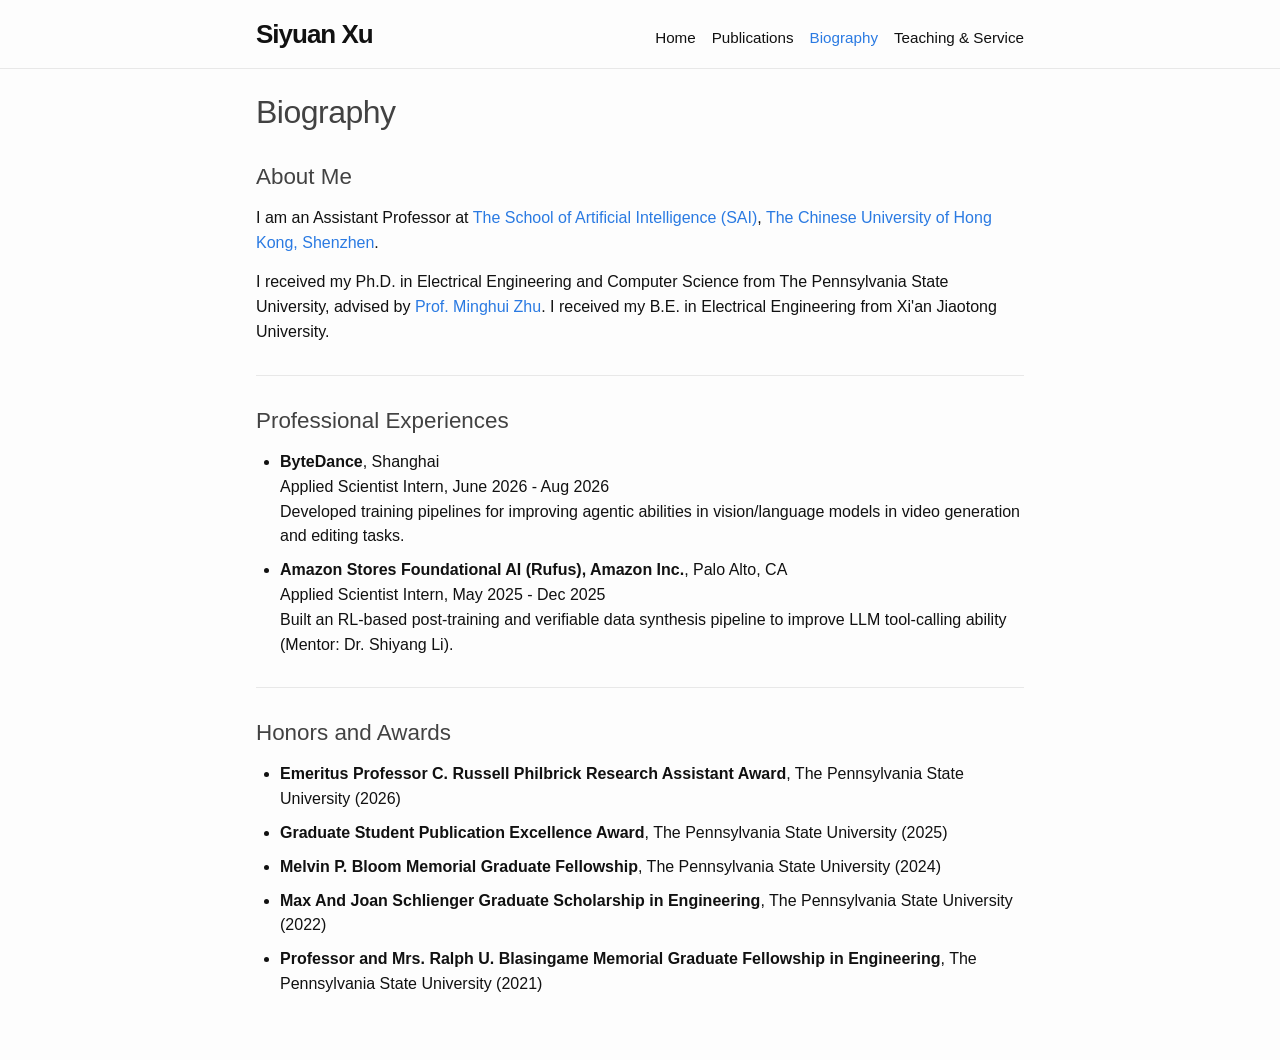
==== biography.html @ b7942178 "Add biography and teaching pages" ====
<!DOCTYPE html>
<html lang="en">
<head>
  <meta charset="UTF-8">
  <meta name="viewport" content="width=device-width, initial-scale=1.0">
  <meta name="description" content="Biography of Siyuan Xu.">
  <link rel="stylesheet" href="jemdoc.css">
  <title>Biography | Siyuan Xu</title>
</head>
<body>
  <header class="site-header">
    <div class="wrapper">
      <a class="site-title" href="index.html"><span class="accent-blue">S</span>iyuan <span class="accent-orange">X</span>u</a>
      <nav class="site-nav" aria-label="Main navigation">
        <a href="index.html">Home</a>
        <a href="publications.html">Publications</a>
        <a class="current" href="biography.html">Biography</a>
        <a href="teaching-service.html">Teaching &amp; Service</a>
      </nav>
    </div>
  </header>

  <main class="page-content">
    <div class="wrapper">
      <h1>Biography</h1>

      <h2>About Me</h2>
      <p>I am an Assistant Professor at <a href="https://sai.cuhk.edu.cn/en">The School of Artificial Intelligence (SAI)</a>, <a href="https://www.cuhk.edu.cn/en">The Chinese University of Hong Kong, Shenzhen</a>.</p>
      <p>I received my Ph.D. in Electrical Engineering and Computer Science from The Pennsylvania State University, advised by <a href="https://sites.psu.edu/multiagent/">Prof. Minghui Zhu</a>. I received my B.E. in Electrical Engineering from Xi'an Jiaotong University.</p>

      <hr>

      <h2>Professional Experiences</h2>
      <ul class="experience-list">
        <li><strong>ByteDance</strong>, Shanghai<br>
        Applied Scientist Intern, June 2026 - Aug 2026<br>
        Developed training pipelines for improving agentic abilities in vision/language models in video generation and editing tasks.</li>
        <li><strong>Amazon Stores Foundational AI (Rufus), Amazon Inc.</strong>, Palo Alto, CA<br>
        Applied Scientist Intern, May 2025 - Dec 2025<br>
        Built an RL-based post-training and verifiable data synthesis pipeline to improve LLM tool-calling ability (Mentor: Dr. Shiyang Li).</li>
      </ul>

      <hr>

      <h2>Honors and Awards</h2>
      <ul class="detail-list">
        <li><strong>Emeritus Professor C. Russell Philbrick Research Assistant Award</strong>, The Pennsylvania State University (2026)</li>
        <li><strong>Graduate Student Publication Excellence Award</strong>, The Pennsylvania State University (2025)</li>
        <li><strong>Melvin P. Bloom Memorial Graduate Fellowship</strong>, The Pennsylvania State University (2024)</li>
        <li><strong>Max And Joan Schlienger Graduate Scholarship in Engineering</strong>, The Pennsylvania State University (2022)</li>
        <li><strong>Professor and Mrs. Ralph U. Blasingame Memorial Graduate Fellowship in Engineering</strong>, The Pennsylvania State University (2021)</li>
      </ul>
    </div>
  </main>
</body>
</html>
---- jemdoc.css ----
:root {
  --color-text: #111111;
  --color-text-secondary: #828282;
  --color-background: #fdfdfd;
  --color-border: #e8e8e8;
  --color-link: #2a7ae2;
  --color-link-visited: #1756a9;
  --color-heading: #424242;
  --color-button-bg: #f3f3f3;
  --color-button-text: #111111;
}

* {
  box-sizing: border-box;
}

html {
  scroll-behavior: smooth;
}

body {
  margin: 0;
  min-height: 100vh;
  color: var(--color-text);
  background: var(--color-background);
  font: 400 16px/1.55 -apple-system, BlinkMacSystemFont, "Segoe UI", "Segoe UI Symbol", "Segoe UI Emoji", "Apple Color Emoji", Roboto, Helvetica, Arial, sans-serif;
  -webkit-font-smoothing: antialiased;
  overflow-wrap: break-word;
}

a {
  color: var(--color-link);
  text-decoration: none;
}

a:visited {
  color: var(--color-link-visited);
}

a:hover {
  text-decoration: underline;
}

.wrapper {
  width: 100%;
  max-width: 800px;
  margin: 0 auto;
  padding: 0 16px;
}

.site-header {
  margin-bottom: 24px;
  padding: 14px 0;
  border-bottom: 1px solid var(--color-border);
}

.site-header .wrapper {
  display: flex;
  align-items: baseline;
  justify-content: space-between;
  gap: 12px;
}

.site-title {
  color: #111111;
  font-size: 1.625rem;
  font-weight: 600;
  letter-spacing: -1px;
}

.site-title:visited {
  color: #111111;
}

.site-title:hover {
  text-decoration: none;
}

.site-title .accent-blue {
  color: #111111;
}

.site-title .accent-orange {
  color: #111111;
}

.site-nav {
  display: flex;
  flex-wrap: wrap;
  justify-content: flex-end;
  gap: 16px;
  font-size: 0.95rem;
}

.site-nav a,
.site-nav a:visited {
  color: var(--color-text);
}

.site-nav a.current {
  color: var(--color-link);
}

.page-content {
  padding-bottom: 48px;
}

h1,
h2,
h3,
p,
ul,
ol {
  margin-top: 0;
  margin-bottom: 15px;
}

h1,
h2,
h3 {
  color: var(--color-heading);
  font-weight: 400;
}

hr {
  margin: 30px 0;
  border: 0;
  border-top: 1px solid var(--color-border);
}

hr + h2 {
  margin-top: 0;
}

h1 {
  font-size: 2rem;
  line-height: 1.2;
  letter-spacing: -0.5px;
}

h2 {
  margin-top: 30px;
  font-size: 1.4rem;
  line-height: 1.3;
}

ul,
ol {
  margin-left: 24px;
  padding: 0;
}

li {
  margin-bottom: 4px;
}

.profile-block {
  display: flex;
  align-items: center;
  gap: 22px;
}

.profile-photo {
  flex: 0 0 180px;
  width: 180px;
  height: auto;
  margin: 0;
  border-radius: 4px;
}

.profile-details {
  margin: 0;
}

.experience-list li,
.detail-list li {
  margin-bottom: 9px;
}

.publication-intro {
  margin-bottom: 24px;
}

.year-section {
  margin-bottom: 18px;
}

.year-toggle {
  display: inline-flex;
  align-items: center;
  gap: 6px;
  padding: 0;
  color: var(--color-heading);
  background: none;
  border: 0;
  cursor: pointer;
  font-family: inherit;
  font-size: 1.15rem;
  font-weight: 500;
  line-height: 1.4;
}

.year-toggle .arrow {
  display: inline-block;
  font-size: 0.85em;
  transition: transform 0.2s ease;
}

.year-toggle.collapsed .arrow {
  transform: rotate(-90deg);
}

.year-content {
  margin: 8px 0 0 18px;
}

.year-content ul {
  margin-left: 18px;
  list-style: disc;
}

.year-content li {
  margin-bottom: 14px;
}

.paper-title {
  font-weight: 600;
}

.paper-meta {
  color: var(--color-text-secondary);
}

.paper-actions {
  display: flex;
  flex-wrap: wrap;
  gap: 6px;
  margin-top: 4px;
}

.btn,
.btn:visited {
  display: inline-block;
  padding: 3px 10px;
  color: var(--color-button-text);
  background: var(--color-button-bg);
  border: 1px solid var(--color-button-text);
  border-radius: 5px;
  font-size: 12px;
  font-weight: 500;
  line-height: 1.4;
  transition: color 0.15s, background-color 0.15s;
}

.btn:hover {
  color: #ffffff;
  background: #111111;
  text-decoration: none;
}

@media (max-width: 600px) {
  .site-header .wrapper {
    align-items: flex-start;
    flex-direction: column;
  }

  .site-title {
    font-size: 1.45rem;
  }

  .site-nav {
    justify-content: flex-start;
    gap: 10px;
  }

  h1 {
    font-size: 1.7rem;
  }

  h2 {
    font-size: 1.2rem;
  }

  .profile-photo {
    flex: none;
    width: 160px;
  }

  .profile-block {
    flex-direction: column;
    align-items: flex-start;
    gap: 12px;
  }

  .year-content {
    margin-left: 4px;
  }
}

@media print {
  .site-nav,
  .year-toggle .arrow {
    display: none;
  }

  .year-content {
    display: block !important;
  }
}
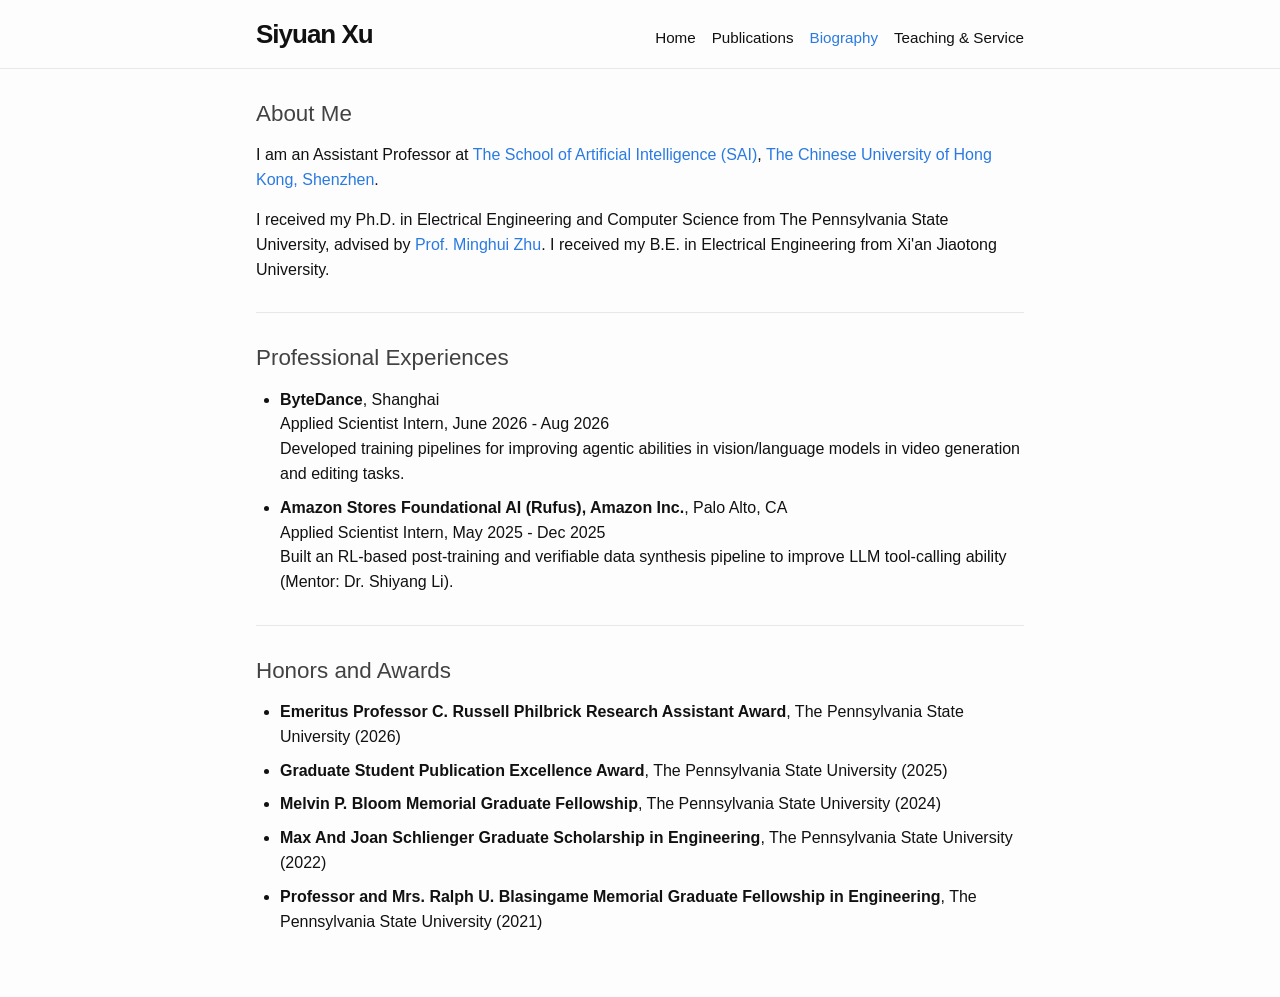
==== commit 8247b602: "Update contact and teaching information" ====
--- a/biography.html
+++ b/biography.html
@@ -22,8 +22,6 @@
 
   <main class="page-content">
     <div class="wrapper">
-      <h1>Biography</h1>
-
       <h2>About Me</h2>
       <p>I am an Assistant Professor at <a href="https://sai.cuhk.edu.cn/en">The School of Artificial Intelligence (SAI)</a>, <a href="https://www.cuhk.edu.cn/en">The Chinese University of Hong Kong, Shenzhen</a>.</p>
       <p>I received my Ph.D. in Electrical Engineering and Computer Science from The Pennsylvania State University, advised by <a href="https://sites.psu.edu/multiagent/">Prof. Minghui Zhu</a>. I received my B.E. in Electrical Engineering from Xi'an Jiaotong University.</p>
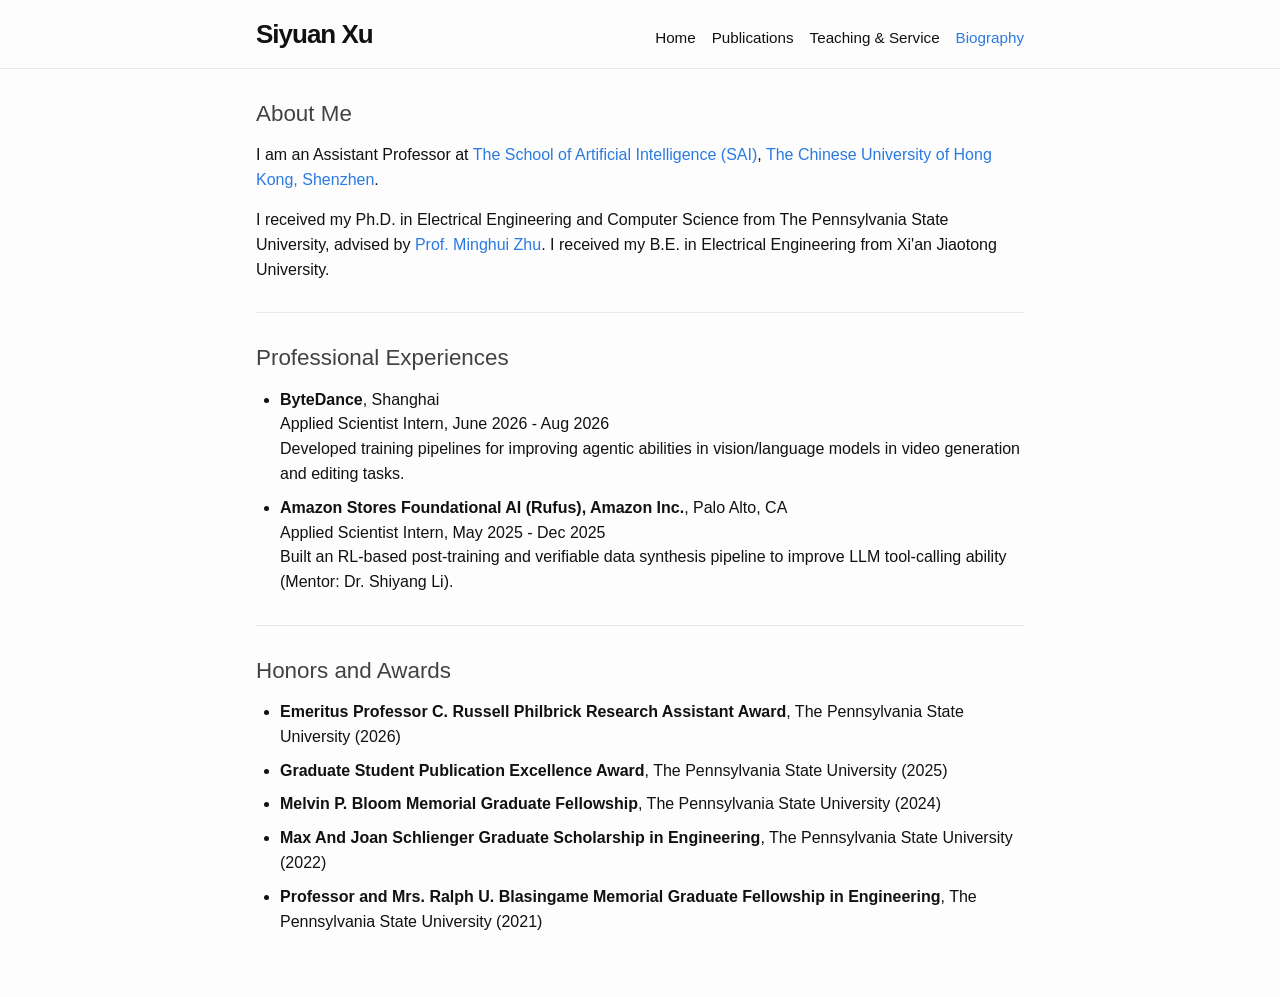
==== commit 28c45413: "Update recruitment and navigation" ====
--- a/biography.html
+++ b/biography.html
@@ -14,8 +14,8 @@
       <nav class="site-nav" aria-label="Main navigation">
         <a href="index.html">Home</a>
         <a href="publications.html">Publications</a>
+        <a href="teaching-service.html">Teaching &amp; Service</a>
         <a class="current" href="biography.html">Biography</a>
-        <a href="teaching-service.html">Teaching &amp; Service</a>
       </nav>
     </div>
   </header>
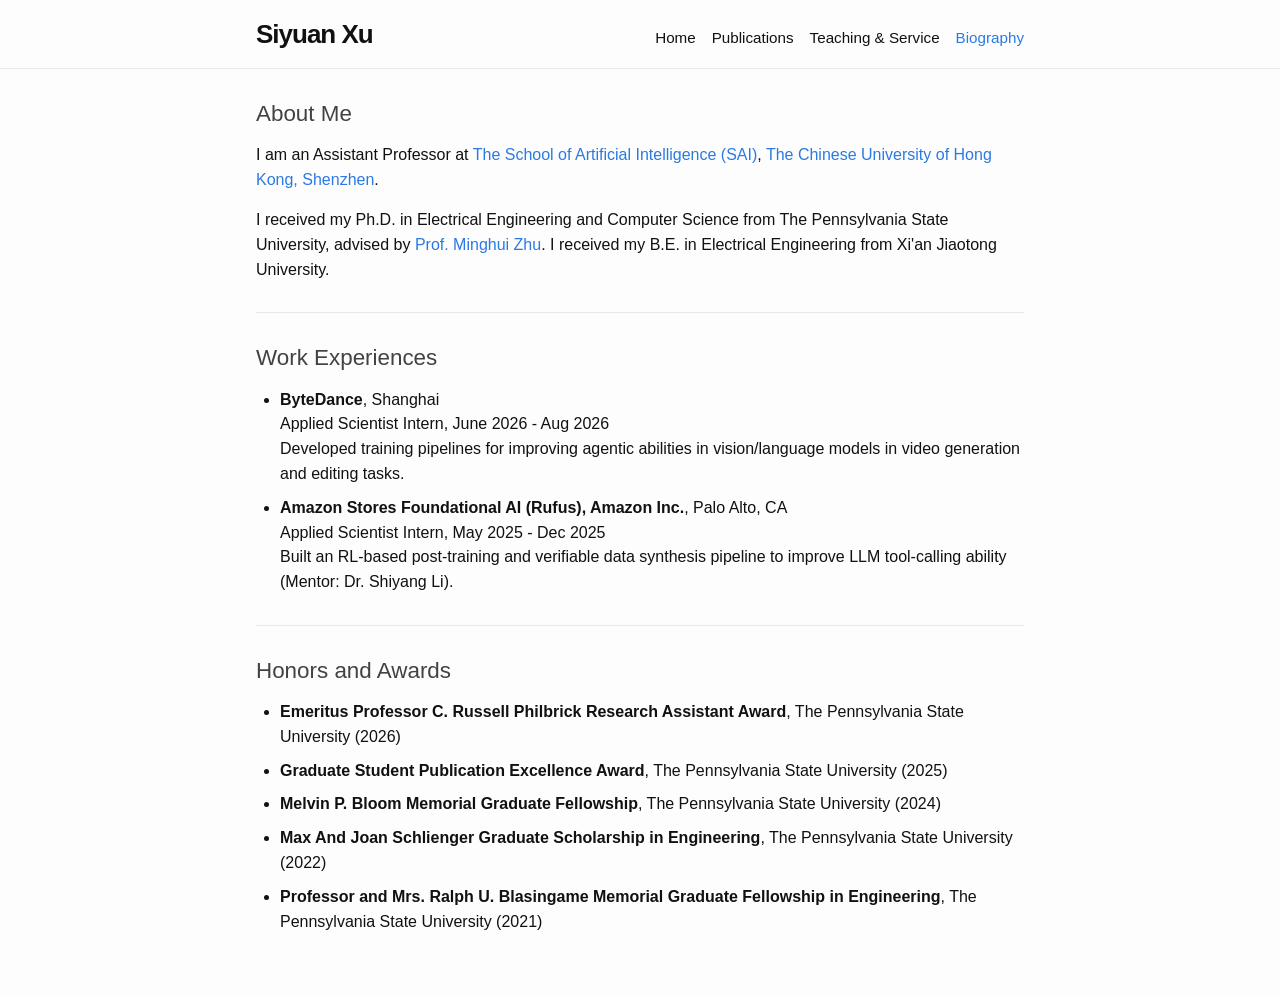
==== commit 07b69514: "Refine experience and teaching labels" ====
--- a/biography.html
+++ b/biography.html
@@ -28,7 +28,7 @@
 
       <hr>
 
-      <h2>Professional Experiences</h2>
+      <h2>Work Experiences</h2>
       <ul class="experience-list">
         <li><strong>ByteDance</strong>, Shanghai<br>
         Applied Scientist Intern, June 2026 - Aug 2026<br>
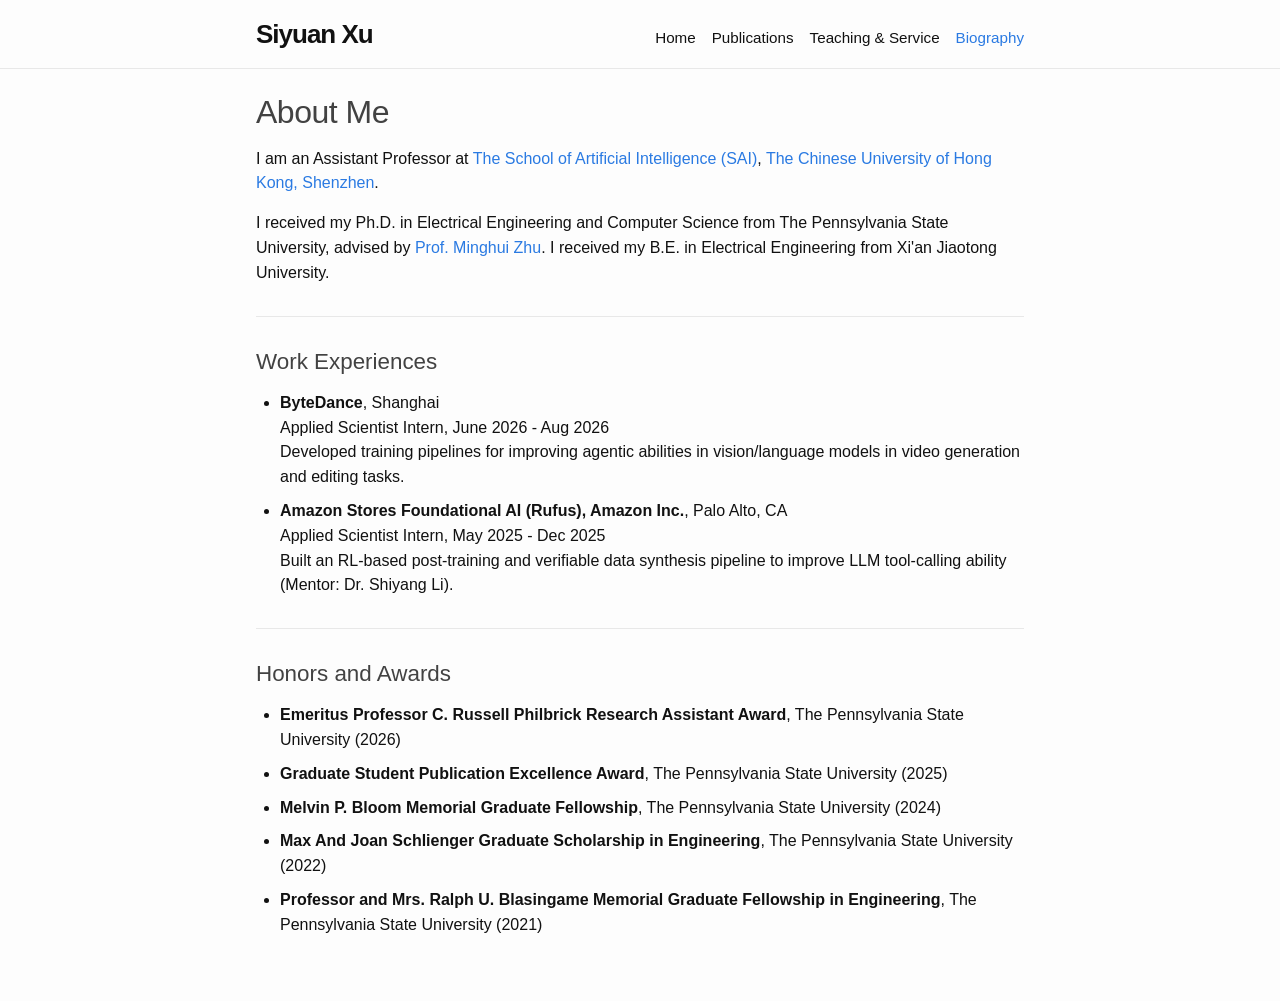
==== commit 2879b5be: "Align biography page title" ====
--- a/biography.html
+++ b/biography.html
@@ -22,7 +22,7 @@
 
   <main class="page-content">
     <div class="wrapper">
-      <h2>About Me</h2>
+      <h1>About Me</h1>
       <p>I am an Assistant Professor at <a href="https://sai.cuhk.edu.cn/en">The School of Artificial Intelligence (SAI)</a>, <a href="https://www.cuhk.edu.cn/en">The Chinese University of Hong Kong, Shenzhen</a>.</p>
       <p>I received my Ph.D. in Electrical Engineering and Computer Science from The Pennsylvania State University, advised by <a href="https://sites.psu.edu/multiagent/">Prof. Minghui Zhu</a>. I received my B.E. in Electrical Engineering from Xi'an Jiaotong University.</p>
 
